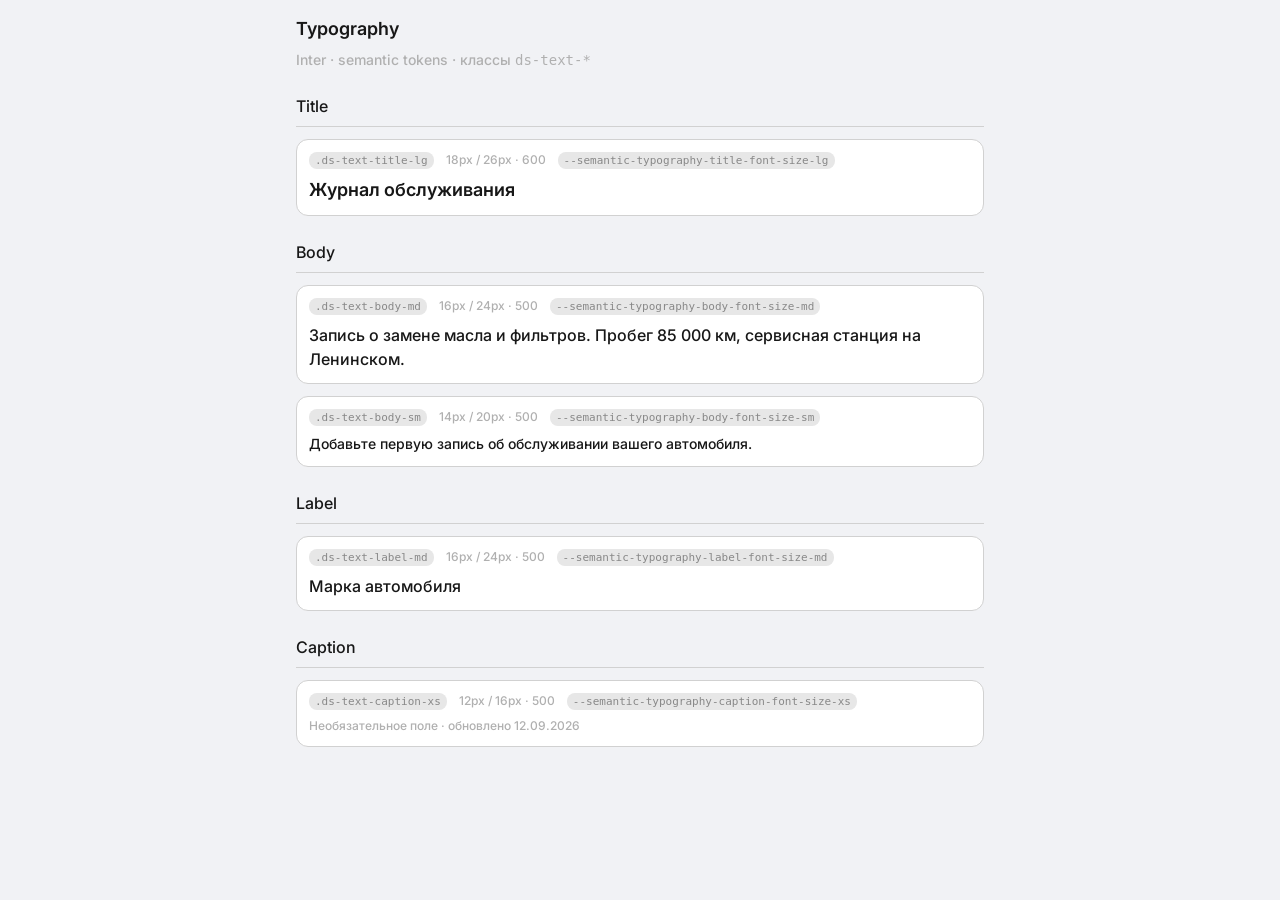
==== typography.html @ 22df45de "Add Mini Garage Telegram Mini App (wave 1). Ship the full static app with design system, journal UI," ====
﻿<!DOCTYPE html>
<html lang="ru">
  <head>
    <meta charset="UTF-8" />
    <meta name="viewport" content="width=device-width, initial-scale=1.0" />
    <title>Mini Garage — Typography</title>
    <link rel="preconnect" href="https://fonts.googleapis.com" />
    <link rel="preconnect" href="https://fonts.gstatic.com" crossorigin />
    <link
      href="https://fonts.googleapis.com/css2?family=Inter:ital,opsz,wght@0,14..32,100..900;1,14..32,100..900&display=swap"
      rel="stylesheet"
    />
    <link rel="stylesheet" href="design-system/index.css" />
    <style>
      body {
        padding: var(--semantic-layout-padding-xl);
        padding-bottom: var(--semantic-layout-padding-2xl);
        max-width: 720px;
        margin: 0 auto;
      }

      .page-header {
        margin-bottom: var(--semantic-layout-padding-2xl);
      }

      .page-header p {
        margin: var(--semantic-layout-gap-md) 0 0;
        color: var(--semantic-color-text-neutral-muted);
      }

      .type-section {
        margin-bottom: var(--semantic-layout-padding-2xl);
      }

      .type-section__heading {
        margin-bottom: var(--semantic-layout-padding-lg);
        padding-bottom: var(--semantic-layout-gap-md);
        border-bottom: 1px solid var(--semantic-color-surface-neutral-bold);
        color: var(--semantic-color-text-neutral-base);
      }

      .type-card {
        display: flex;
        flex-direction: column;
        gap: var(--semantic-layout-gap-md);
        padding: var(--semantic-layout-padding-lg);
        border: 1px solid var(--semantic-color-surface-neutral-bold);
        border-radius: var(--semantic-layout-radius-md);
        background: var(--semantic-color-surface-neutral-base);
      }

      .type-card + .type-card {
        margin-top: var(--semantic-layout-gap-lg);
      }

      .type-card__meta {
        display: flex;
        flex-wrap: wrap;
        gap: var(--semantic-layout-gap-sm) var(--semantic-layout-gap-lg);
        font-size: var(--semantic-typography-caption-font-size-xs);
        line-height: var(--semantic-typography-caption-line-height-xs);
        color: var(--semantic-color-text-neutral-muted);
      }

      .type-card__meta code {
        font-family: ui-monospace, "Cascadia Code", "Segoe UI Mono", monospace;
        font-size: 11px;
        padding: 2px 6px;
        border-radius: var(--semantic-layout-radius-sm);
        background: var(--semantic-color-surface-neutral-subtle);
        color: var(--semantic-color-text-neutral-subtle);
      }

      .type-card__sample {
        word-break: break-word;
      }
    </style>
  </head>
  <body>
    <header class="page-header">
      <h1 class="ds-text-title-lg">Typography</h1>
      <p class="ds-text-body-sm">
        Inter · semantic tokens · классы <code>ds-text-*</code>
      </p>
    </header>

    <section class="type-section" aria-labelledby="section-title">
      <h2 class="ds-text-body-md type-section__heading" id="section-title">Title</h2>

      <article class="type-card">
        <p class="ds-text-caption-xs type-card__meta">
          <span><code>.ds-text-title-lg</code></span>
          <span>18px / 26px · 600</span>
          <span><code>--semantic-typography-title-font-size-lg</code></span>
        </p>
        <p class="ds-text-title-lg type-card__sample">Журнал обслуживания</p>
      </article>
    </section>

    <section class="type-section" aria-labelledby="section-body">
      <h2 class="ds-text-body-md type-section__heading" id="section-body">Body</h2>

      <article class="type-card">
        <p class="ds-text-caption-xs type-card__meta">
          <span><code>.ds-text-body-md</code></span>
          <span>16px / 24px · 500</span>
          <span><code>--semantic-typography-body-font-size-md</code></span>
        </p>
        <p class="ds-text-body-md type-card__sample">
          Запись о замене масла и фильтров. Пробег 85 000 км, сервисная станция на Ленинском.
        </p>
      </article>

      <article class="type-card">
        <p class="ds-text-caption-xs type-card__meta">
          <span><code>.ds-text-body-sm</code></span>
          <span>14px / 20px · 500</span>
          <span><code>--semantic-typography-body-font-size-sm</code></span>
        </p>
        <p class="ds-text-body-sm type-card__sample">
          Добавьте первую запись об обслуживании вашего автомобиля.
        </p>
      </article>
    </section>

    <section class="type-section" aria-labelledby="section-label">
      <h2 class="ds-text-body-md type-section__heading" id="section-label">Label</h2>

      <article class="type-card">
        <p class="ds-text-caption-xs type-card__meta">
          <span><code>.ds-text-label-md</code></span>
          <span>16px / 24px · 500</span>
          <span><code>--semantic-typography-label-font-size-md</code></span>
        </p>
        <p class="ds-text-label-md type-card__sample">Марка автомобиля</p>
      </article>
    </section>

    <section class="type-section" aria-labelledby="section-caption">
      <h2 class="ds-text-body-md type-section__heading" id="section-caption">Caption</h2>

      <article class="type-card">
        <p class="ds-text-caption-xs type-card__meta">
          <span><code>.ds-text-caption-xs</code></span>
          <span>12px / 16px · 500</span>
          <span><code>--semantic-typography-caption-font-size-xs</code></span>
        </p>
        <p class="ds-text-caption-xs type-card__sample">
          Необязательное поле · обновлено 12.09.2026
        </p>
      </article>
    </section>
  </body>
</html>
---- design-system/index.css ----
@import url("./tokens/generated.css");
@import url("./foundations/reset.css");
@import url("./foundations/typography.css");
@import url("./foundations/icons.css");
@import url("../assets/remixicon/remixicon.css");
@import url("./components/index.css");
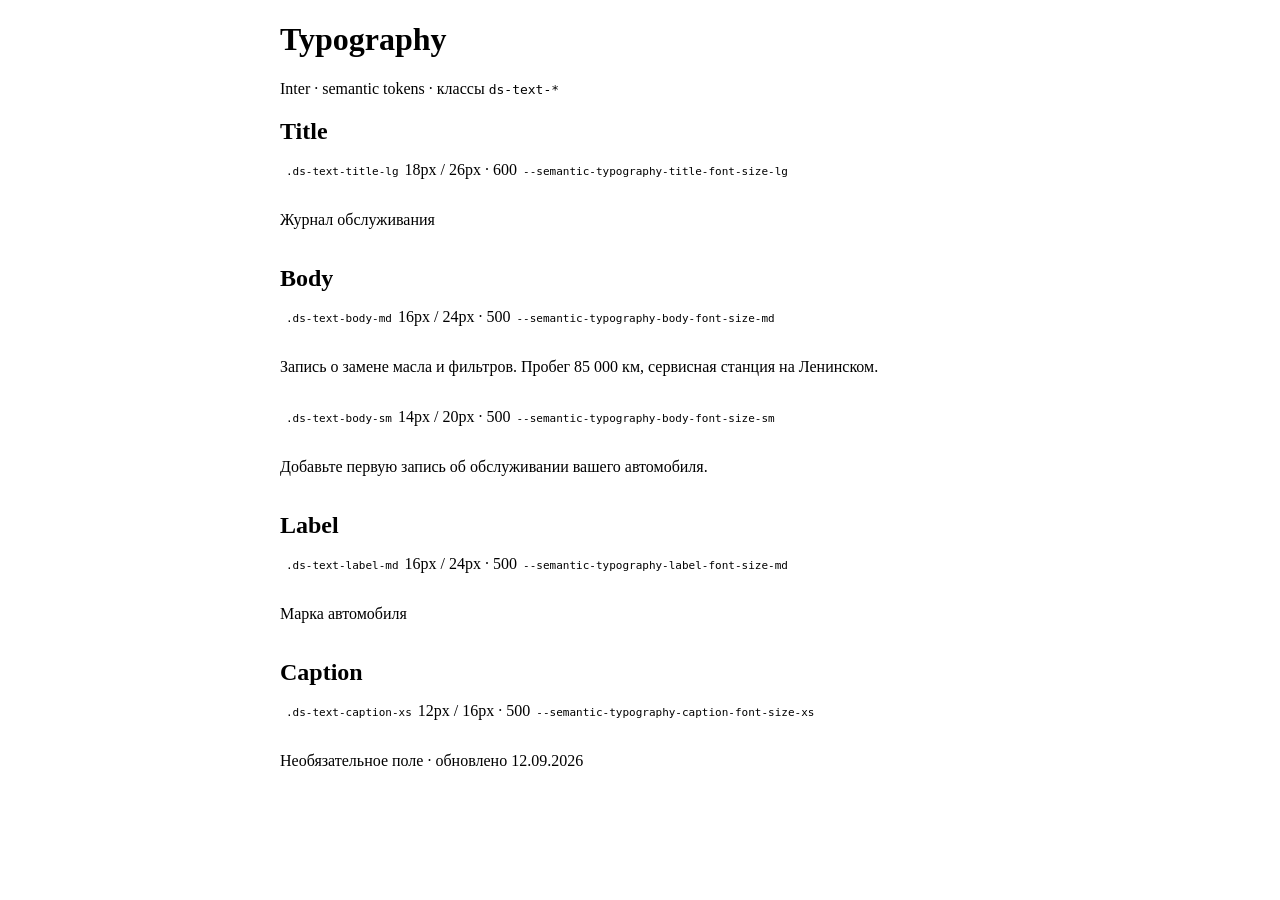
==== commit 9667b368: "Extract design system to submodule vendor/ds and add Pages deploy workflow. Co-authored-by: Cursor <" ====
--- a/typography.html
+++ b/typography.html
@@ -10,7 +10,7 @@
       href="https://fonts.googleapis.com/css2?family=Inter:ital,opsz,wght@0,14..32,100..900;1,14..32,100..900&display=swap"
       rel="stylesheet"
     />
-    <link rel="stylesheet" href="design-system/index.css" />
+    <link rel="stylesheet" href="vendor/ds/design-system/index.css" />
     <style>
       body {
         padding: var(--semantic-layout-padding-xl);
